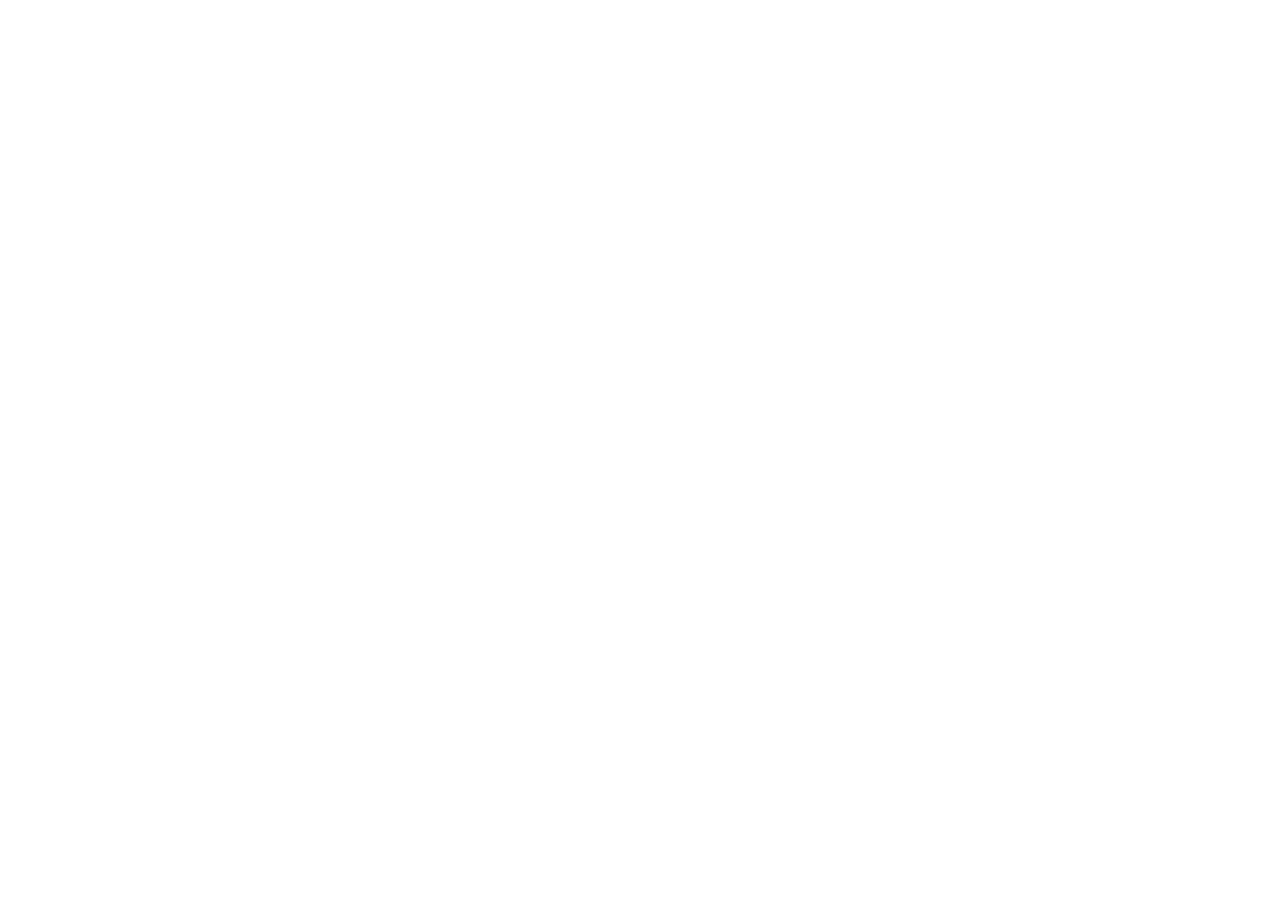
==== index.html @ ef42c4c6 "inicialização do projeto" ====
<!DOCTYPE html>
<html lang="pt-br">
<head>
    <meta charset="UTF-8">
    <meta name="viewport" content="width=device-width, initial-scale=1.0">
    <title>Blog SENAI"</title>
</head>
<body>
    
</body>
</html>
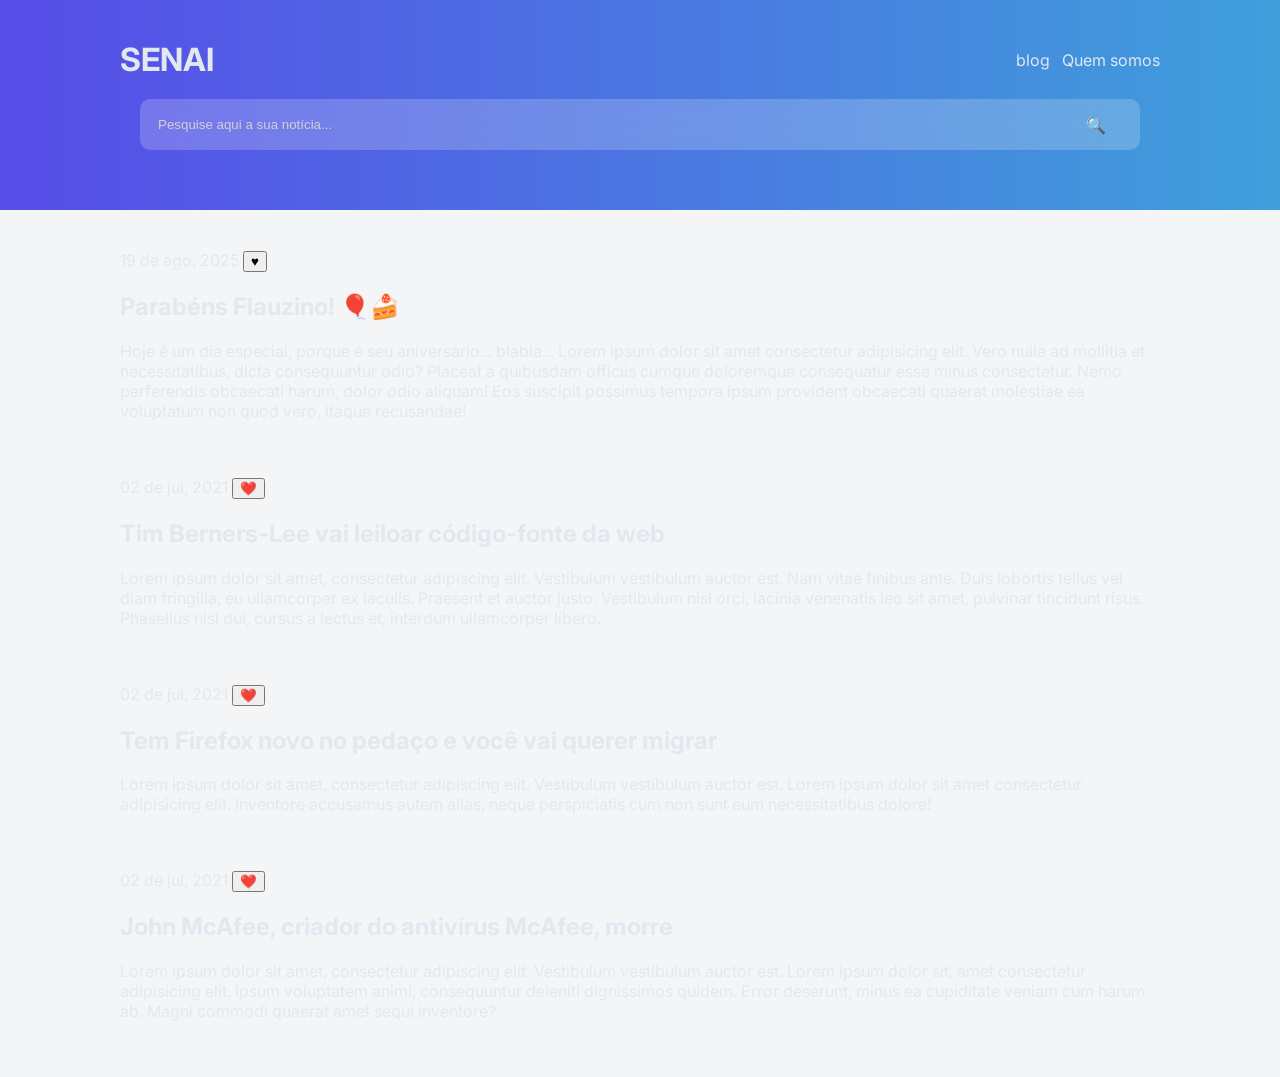
==== commit 4d1729f4: "atualização aula" ====
--- a/index.html
+++ b/index.html
@@ -1,11 +1,113 @@
 <!DOCTYPE html>
 <html lang="pt-br">
-<head>
-    <meta charset="UTF-8">
-    <meta name="viewport" content="width=device-width, initial-scale=1.0">
+  <head>
+    <meta charset="UTF-8" />
+    <meta name="viewport" content="width=device-width, initial-scale=1.0" />
     <title>Blog SENAI"</title>
-</head>
-<body>
-    
-</body>
-</html>+    <link rel="stylesheet" href="style.css" />
+    <link rel="preconnect" href="https://fonts.googleapis.com" />
+    <link rel="preconnect" href="https://fonts.gstatic.com" crossorigin />
+    <link
+      href="https://fonts.googleapis.com/css2?family=Inter:ital,opsz,wght@0,14..32,100..900;1,14..32,100..900&display=swap"
+      rel="stylesheet"
+    />
+  </head>
+  <body>
+    <header>
+      <div class="header-content">
+        <h1>SENAI</h1>
+        <nav>
+          <ul>
+            <li><a href="#">blog</a></li>
+            <li><a href="#">Quem somos</a></li>
+          </ul>
+        </nav>
+      </div>
+      <div class="search-bar">
+        <input type="text" placeholder="Pesquise aqui a sua notícia..." />
+        <span class="search-icon">🔍</span>
+      </div>
+    </header>
+    <!-- aqui começa a seção principal do nosso site -->
+    <main>
+      <!-- aqui ficarão todos os cards de noticias -->
+      <section class="articles">
+        <!-- aqui é um card de noticia -->
+        <article class="article-card">
+          <div class="article-header">
+            <span class="date">19 de ago, 2025</span>
+            <button class="likebutton">♥️</button>
+          </div>
+          <a href="noticia.html">
+            <h2 class="article-title">Parabéns Flauzino! 🎈🍰</h2>
+          </a>
+          <p class="article-content">
+            Hoje é um dia especial, porque é seu aniversário... blabla... Lorem
+            ipsum dolor sit amet consectetur adipisicing elit. Vero nulla ad
+            mollitia et necessitatibus, dicta consequuntur odio? Placeat a
+            quibusdam officiis cumque doloremque consequatur esse minus
+            consectetur. Nemo perferendis obcaecati harum, dolor odio aliquam!
+            Eos suscipit possimus tempora ipsum provident obcaecati quaerat
+            molestiae ea voluptatum non quod vero, itaque recusandae!
+          </p>
+        </article>
+        <!-- aqui acaba o card da noticia -->
+        <article class="article-card">
+          <div class="article-header">
+            <span class="date">02 de jul, 2021</span>
+            <button class="like-button">❤️</button>
+          </div>
+          <a href="noticia.html">
+            <h2 class="article-title">
+              Tim Berners-Lee vai leiloar código-fonte da web
+            </h2>
+            <p class="article-excerpt">
+              Lorem ipsum dolor sit amet, consectetur adipiscing elit.
+              Vestibulum vestibulum auctor est. Nam vitae finibus ante. Duis
+              lobortis tellus vel diam fringilla, eu ullamcorper ex iaculis.
+              Praesent et auctor justo. Vestibulum nisl orci, lacinia venenatis
+              leo sit amet, pulvinar tincidunt risus. Phasellus nisl dui, cursus
+              a lectus et, interdum ullamcorper libero.
+            </p>
+          </a>
+        </article>
+
+        <article class="article-card">
+          <div class="article-header">
+            <span class="date">02 de jul, 2021</span>
+            <button class="like-button">❤️</button>
+          </div>
+          <a href="noticia.html">
+            <h2 class="article-title">
+              Tem Firefox novo no pedaço e você vai querer migrar
+            </h2>
+            <p class="article-excerpt">
+              Lorem ipsum dolor sit amet, consectetur adipiscing elit.
+              Vestibulum vestibulum auctor est. Lorem ipsum dolor sit amet
+              consectetur adipisicing elit. Inventore accusamus autem alias,
+              neque perspiciatis cum non sunt eum necessitatibus dolore!
+            </p>
+          </a>
+        </article>
+        <article class="article-card">
+          <div class="article-header">
+            <span class="date">02 de jul, 2021</span>
+            <button class="like-button">❤️</button>
+          </div>
+          <a href="noticia.html">
+            <h2 class="article-title">
+              John McAfee, criador do antivírus McAfee, morre
+            </h2>
+            <p class="article-excerpt">
+              Lorem ipsum dolor sit amet, consectetur adipiscing elit.
+              Vestibulum vestibulum auctor est. Lorem ipsum dolor sit, amet
+              consectetur adipisicing elit. Ipsum voluptatem animi, consequuntur
+              deleniti dignissimos quidem. Error deserunt, minus ea cupiditate
+              veniam cum harum ab. Magni commodi quaerat amet sequi inventore?
+            </p>
+          </a>
+        </article>
+      </section>
+    </main>
+  </body>
+</html>
--- a/style.css
+++ b/style.css
@@ -0,0 +1,79 @@
+/* O que essa paradinha faz mexmo? */
+* {
+  box-sizing: border-box;
+}
+
+body {
+  background-color: #f4f5f7;
+  color: #e2e8f0;
+  font-family: "Inter", sans-serif;
+  margin: 0;
+  padding: 0;
+}
+a {
+  color: inherit;
+  text-decoration: none;
+}
+ul {
+  list-style: none;
+  padding: 0;
+  margin: 0;
+}
+/* vamos incluir o gradiente no header */
+header {
+  background: linear-gradient(
+    90deg,
+    rgba(87, 76, 232, 1) 0%,
+    rgba(63, 159, 219, 1) 100%
+  );
+  padding: 40px 120px;
+}
+
+.header-content {
+  display: flex;
+  justify-content: space-between;
+  align-items: center;
+}
+
+h1 {
+  font-size: 2em;
+  margin: 0;
+}
+
+header nav ul {
+  display: flex;
+  gap: 12px;
+}
+.search-bar{
+    display: flex;
+    align-items: center;
+    margin: 20px;
+    padding: 10px;
+    border-radius: 10px;
+    background-color: rgba(255, 255, 255, 0.2);
+    backdrop-filter: blur(10px);
+    color: #0a111e;
+}
+
+.search-bar input{
+    background-color: transparent;
+    border: none;
+    width: 95%;
+    color: white;
+    padding: 8px;
+}
+.search-bar input::placeholder{
+    color: #d1d1d1;
+}
+.search-bar .search-icon{
+    color: #a0aec0;
+    padding: 5px;
+}
+
+/* Vamos deixar os artigos bunitin agr ;) */
+.articles{
+    display: flex;
+    padding: 40px 120px;
+    gap: 40px;
+    flex-wrap: wrap;
+}
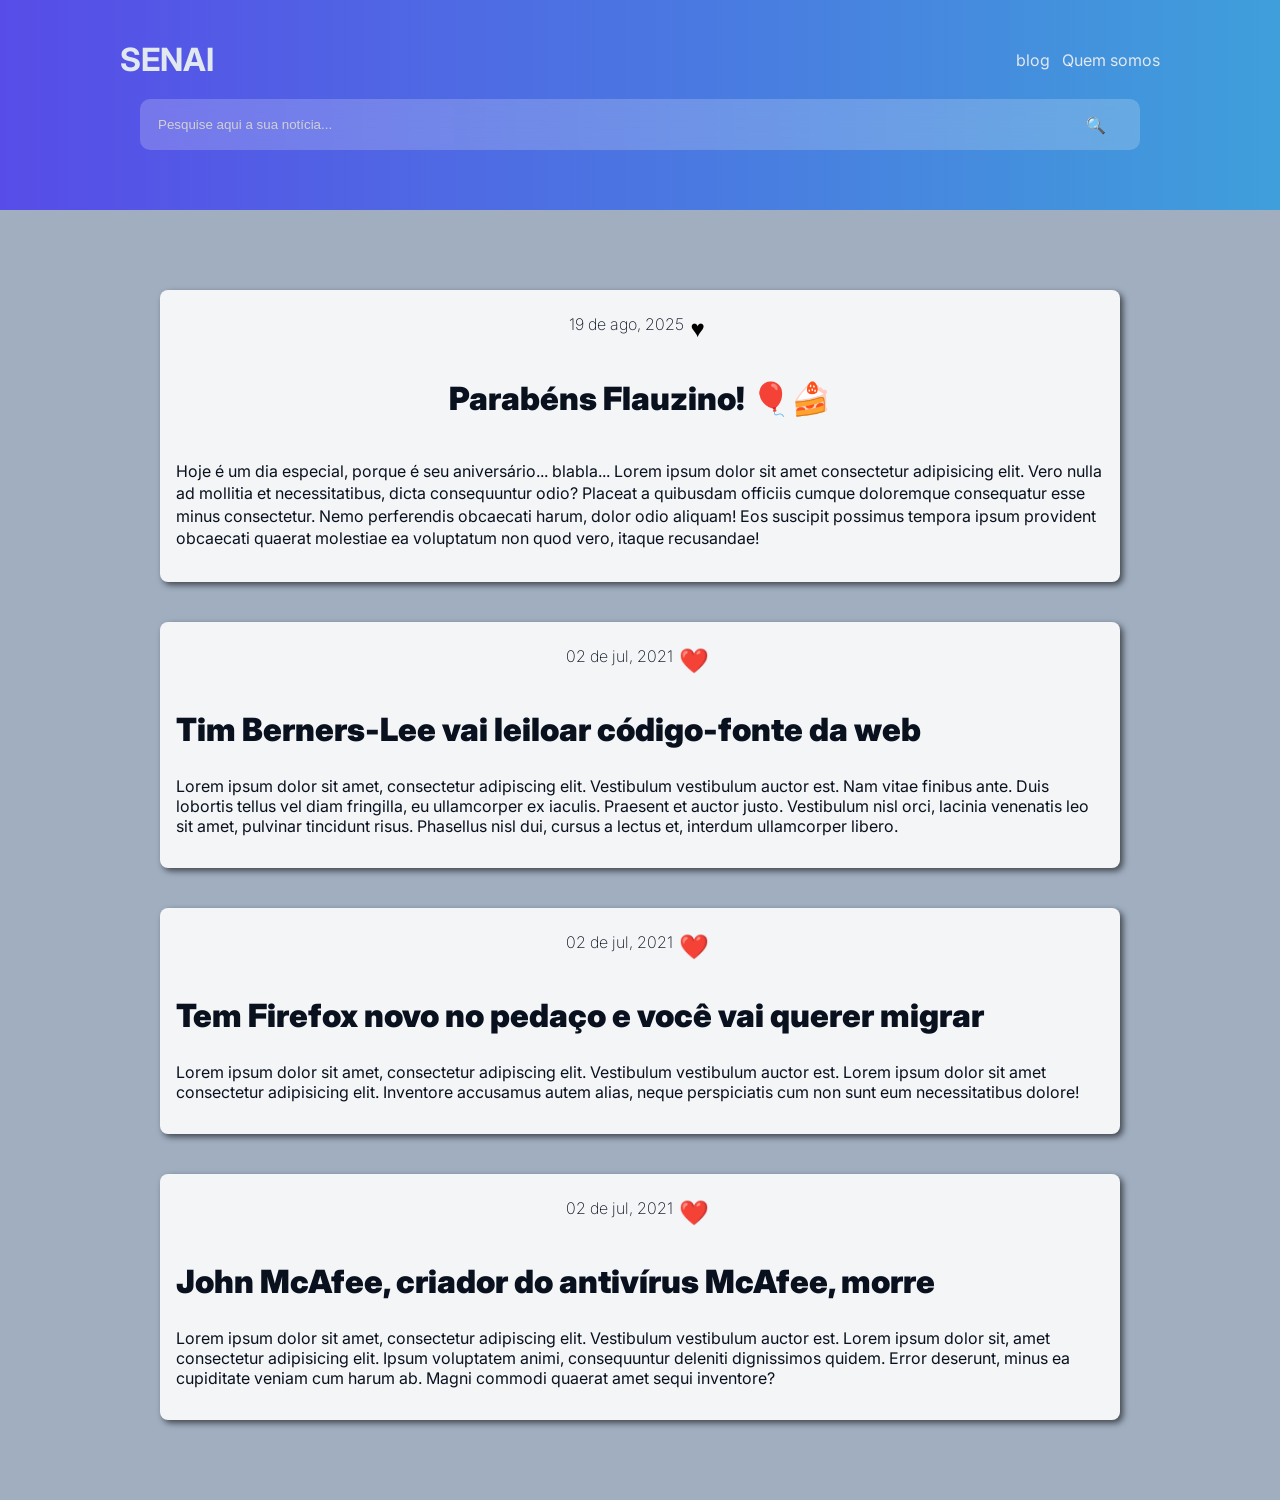
==== commit cf7a89b0: "página de noticias" ====
--- a/index.html
+++ b/index.html
@@ -36,7 +36,7 @@
         <article class="article-card">
           <div class="article-header">
             <span class="date">19 de ago, 2025</span>
-            <button class="likebutton">♥️</button>
+            <button class="like-button">♥️</button>
           </div>
           <a href="noticia.html">
             <h2 class="article-title">Parabéns Flauzino! 🎈🍰</h2>
--- a/style.css
+++ b/style.css
@@ -44,36 +44,115 @@
   display: flex;
   gap: 12px;
 }
-.search-bar{
-    display: flex;
-    align-items: center;
-    margin: 20px;
-    padding: 10px;
-    border-radius: 10px;
-    background-color: rgba(255, 255, 255, 0.2);
-    backdrop-filter: blur(10px);
-    color: #0a111e;
+.search-bar {
+  display: flex;
+  align-items: center;
+  margin: 20px;
+  padding: 10px;
+  border-radius: 10px;
+  background-color: rgba(255, 255, 255, 0.2);
+  backdrop-filter: blur(10px);
+  color: #0a111e;
 }
 
-.search-bar input{
-    background-color: transparent;
-    border: none;
-    width: 95%;
-    color: white;
-    padding: 8px;
+.search-bar input {
+  background-color: transparent;
+  border: none;
+  width: 95%;
+  color: white;
+  padding: 8px;
 }
-.search-bar input::placeholder{
-    color: #d1d1d1;
+.search-bar input::placeholder {
+  color: #d1d1d1;
 }
-.search-bar .search-icon{
-    color: #a0aec0;
-    padding: 5px;
+.search-bar .search-icon {
+  color: #a0aec0;
+  padding: 5px;
 }
 
 /* Vamos deixar os artigos bunitin agr ;) */
-.articles{
-    display: flex;
-    padding: 40px 120px;
-    gap: 40px;
-    flex-wrap: wrap;
+.articles {
+  display: flex;
+  padding: 40px 120px;
+  gap: 40px;
+  flex-wrap: wrap;
+}
+.article-card {
+  background-color: #f4f5f7; /* cor do fundo da noticia */
+  color: #0a111e; /* cor do texto da noticia */
+  box-shadow: 3px 3px 6px rgba(0, 0, 0, 0.6);
+  padding: 16px;
+  border-radius: 8px;
+  width: 100%;
+}
+.article-header {
+  display: flex;
+  justify-content: space-between;
+  margin: 8px;
+  font-weight: 200;
+}
+.article-title {
+  font-weight: 900;
+}
+.article-content {
+  line-height: 1.4;
+}
+.like-button {
+  /* pode ser que o seu seja likebutton tudo junto */
+  background: none;
+  border: none;
+  font-size: 1.5em;
+}
+
+@media (max-width: 768px) {
+  /* todos os estilos contidos aqui só vão funcionar em telas até 768px */
+  body {
+    background-color: aquamarine;
+  }
+  .article-header{
+    font-size:0.8em ;
+  }
+  header, .articles{
+    padding: 40px;
+  }
+}
+
+/* Notícia */
+main{
+  width: 100%;
+  display: flex;
+  justify-content: center;
+  align-items: center;
+  padding: 40px;
+  background-color: #a0aec0;
+}
+article{
+  background-color: #f4f5f7; /* cor de fundo da noticia */
+  padding: 24px; /* espaçamento */
+  border-radius: 20px; /* borda arredondada */
+  box-shadow: 2px 2px 5px rgba(0, 0, 0, 0.6); /* sombra da caixa */
+  display: flex; /* centraliza a caixa */
+  flex-direction: column; /* mantem o texto e img um abaixo do outro */
+  justify-content: center; /* centraliza a caixa */
+  align-items: center; /* centraliza a caixa */
+  width: 60%; /* largura da noticia */
+  color: #0a111e; /* cor do texto da noticia */
+}
+h2{
+  font-size: 2em; /* tamanho da fonte do titulo da noticia */
+  font-weight: 900; /* largura da fonte do titulo da noticia */
+}
+
+.news-highlight{
+  font-size: 1.5em; /* aumenta a fonte 1.5x do que o pai*/
+  text-align: center; /* centraliza o texto */
+  font-style: oblique; /* deixa o texto em italico */  
+}
+.news-body{
+  line-height: 1.5; /* espaçamento entre linhas */
+  text-indent: 24px; /* paragrafo, espaço na primeira linha do paragrafo */
+}
+img{
+  width: 100%;
+  padding: 16px;
 }
